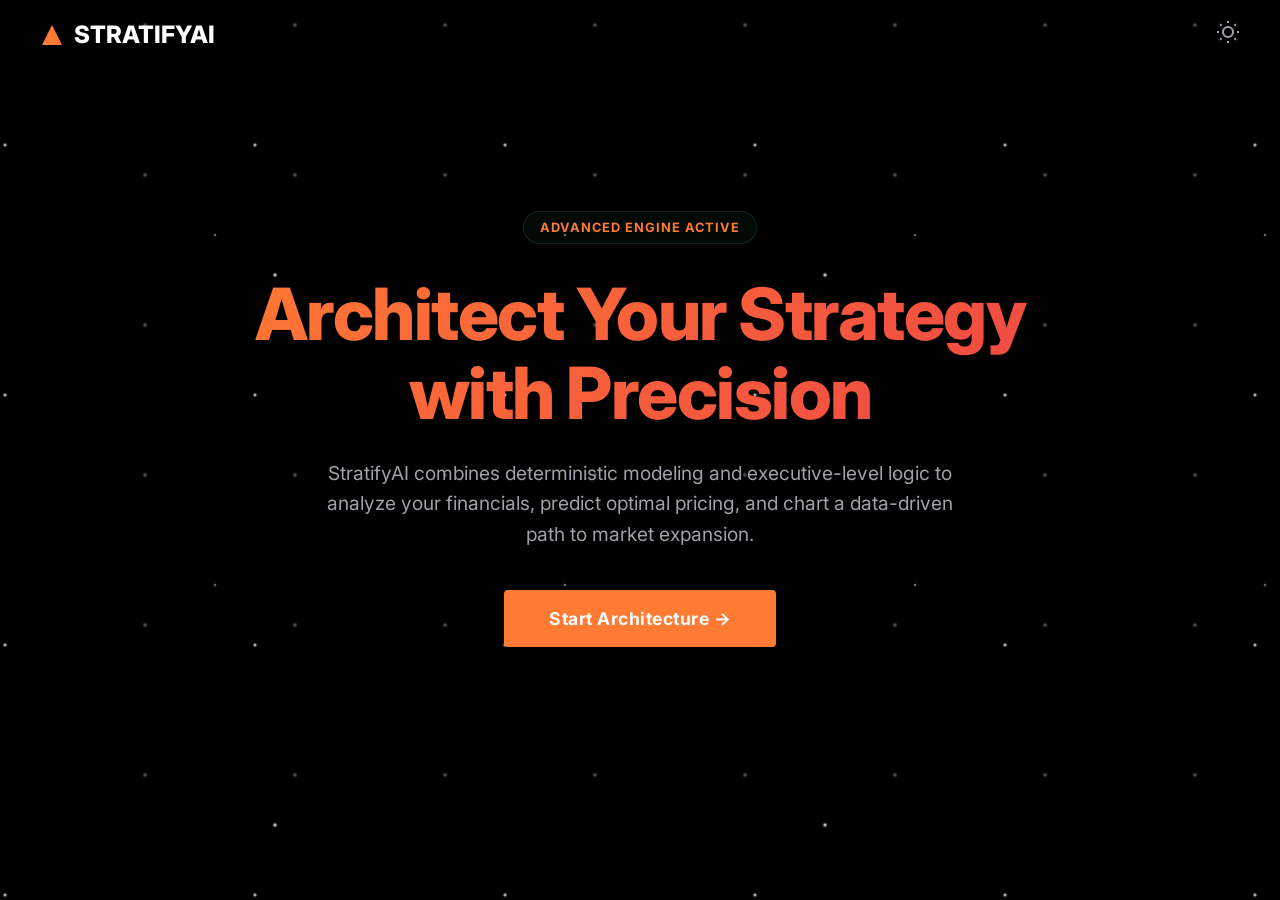
==== frontend/landing.html @ b9e9e6aa "FinX" ====
<!DOCTYPE html>
<html lang="en">
<head>
    <meta charset="UTF-8">
    <meta name="viewport" content="width=device-width, initial-scale=1.0">
    <title>StratifyAI — Intelligent Business Decision Engine</title>
    <link href="https://fonts.googleapis.com/css2?family=Inter:wght@400;500;600;700;800&display=swap" rel="stylesheet">
    <link rel="stylesheet" href="style.css">
    <style>
        .navbar {
            display: flex;
            justify-content: space-between;
            align-items: center;
            padding: 20px 40px;
            width: 100%;
        }
        .logo {
            font-size: 1.5rem;
            font-weight: 800;
            display: flex;
            align-items: center;
            gap: 10px;
            color: var(--text-primary);
        }
        .hero {
            display: flex;
            flex-direction: column;
            align-items: center;
            justify-content: center;
            min-height: 80vh;
            text-align: center;
            padding: 20px;
        }
        .pill-badge {
            border: 1px solid var(--border-color);
            padding: 8px 16px;
            border-radius: 20px;
            font-size: 0.8rem;
            font-weight: 700;
            color: var(--accent-primary);
            margin-bottom: 30px;
            background: rgba(34, 197, 94, 0.05);
            letter-spacing: 1px;
        }
        .hero h1 {
            font-size: 4.5rem;
            margin-bottom: 25px;
            line-height: 1.1;
            max-width: 900px;
        }
        .hero p.subtitle {
            font-size: 1.2rem;
            max-width: 650px;
            margin: 0 auto 40px;
            color: var(--text-secondary);
        }
        .theme-toggle-nav {
            background: transparent;
            border: none;
            color: var(--text-secondary);
            cursor: pointer;
            font-size: 1.2rem;
            transition: color 0.3s ease;
        }
        .theme-toggle-nav:hover {
            color: var(--text-primary);
        }
    </style>
    <script>
        // Check saved theme
        if (localStorage.getItem('theme') === 'light') {
            document.documentElement.classList.add('light-theme');
        }
        function toggleTheme() {
            document.documentElement.classList.toggle('light-theme');
            document.body.classList.toggle('light-theme');
            localStorage.setItem('theme', document.body.classList.contains('light-theme') ? 'light' : 'dark');
        }
        window.addEventListener('DOMContentLoaded', () => {
            if (localStorage.getItem('theme') === 'light') {
                document.body.classList.add('light-theme');
            }
        });
    </script>
</head>
<body>
    <nav class="navbar">
        <div class="logo">
            <svg width="24" height="24" viewBox="0 0 24 24" fill="none" xmlns="http://www.w3.org/2000/svg">
                <path d="M12 2L2 22h20L12 2z" fill="var(--accent-primary)"/>
            </svg>
            STRATIFYAI
        </div>
        <button class="theme-toggle-nav" onclick="toggleTheme()" aria-label="Toggle Theme">
            <svg width="24" height="24" viewBox="0 0 24 24" fill="none" stroke="currentColor" stroke-width="2">
                <circle cx="12" cy="12" r="5"/>
                <path d="M12 1v2M12 21v2M4.22 4.22l1.42 1.42M18.36 18.36l1.42 1.42M1 12h2M21 12h2M4.22 19.78l1.42-1.42M18.36 5.64l1.42-1.42"/>
            </svg>
        </button>
    </nav>
    <div class="hero">
        <div class="pill-badge">ADVANCED ENGINE ACTIVE</div>
        <h1>Architect Your Strategy with Precision</h1>
        <p class="subtitle">StratifyAI combines deterministic modeling and executive-level logic to analyze your financials, predict optimal pricing, and chart a data-driven path to market expansion.</p>
        <a href="index.html" class="btn" style="width: auto; padding: 18px 45px;">Start Architecture &rarr;</a>
    </div>
</body>
</html>
---- frontend/style.css ----
:root {
    --bg-color: #000000;
    --card-bg: #000000;
    --border-color: rgba(255, 255, 255, 0.1);
    --text-primary: #FFFFFF;
    --text-secondary: #A1A1AA;
    --accent-primary: #FF7A33; /* Lighter Orange */
    --accent-hover: #E05C11;
    --accent-gradient: linear-gradient(135deg, #FF7A33, #EF4444);
    --success: #22C55E;
    --warning: #EA580C; /* Orange accent from blackbox UI */
    --danger: #EF4444;
}

body.light-theme {
    --bg-color: #F8FAF9;
    --card-bg: #FFFFFF;
    --border-color: rgba(0, 0, 0, 0.1);
    --text-primary: #000000;
    --text-secondary: #52525B;
    --accent-primary: #FF7A33;
    --accent-hover: #E05C11;
    --accent-gradient: linear-gradient(135deg, #FF7A33, #EF4444);
    --success: #16A34A;
}

* {
    margin: 0;
    padding: 0;
    box-sizing: border-box;
}

body {
    font-family: 'Inter', system-ui, -apple-system, sans-serif;
    background-color: var(--bg-color);
    color: var(--text-primary);
    min-height: 100vh;
    display: flex;
    flex-direction: column;
    align-items: center;
    background-image: 
        radial-gradient(white, rgba(255,255,255,.2) 2px, transparent 3px),
        radial-gradient(white, rgba(255,255,255,.15) 1px, transparent 2px),
        radial-gradient(white, rgba(255,255,255,.1) 2px, transparent 3px),
        radial-gradient(rgba(255,255,255,.4), rgba(255,255,255,.1) 2px, transparent 3px);
    background-size: 550px 550px, 350px 350px, 250px 250px, 150px 150px;
    background-position: 0 0, 40px 60px, 130px 270px, 70px 100px;
}

body.light-theme {
    background-image: 
        linear-gradient(rgba(0, 0, 0, 0.03) 1px, transparent 1px),
        linear-gradient(90deg, rgba(0, 0, 0, 0.03) 1px, transparent 1px);
}

.container {
    width: 100%;
    max-width: 1000px;
    padding: 40px 20px;
}

header {
    text-align: center;
    margin-bottom: 40px;
}

h1 {
    font-size: 3rem;
    font-weight: 800;
    margin-bottom: 10px;
    background: var(--accent-gradient);
    -webkit-background-clip: text;
    -webkit-text-fill-color: transparent;
    letter-spacing: -1.5px;
}

h2 {
    font-size: 1.5rem;
    margin-bottom: 20px;
    color: var(--text-primary);
    border-bottom: 1px solid var(--border-color);
    padding-bottom: 10px;
}

h3 {
    font-size: 1.2rem;
    color: var(--text-secondary);
    margin-bottom: 15px;
}

p {
    line-height: 1.6;
    color: var(--text-secondary);
    margin-bottom: 15px;
}

.subtitle {
    color: var(--text-secondary);
    font-size: 1.1rem;
}

.glass-card {
    background: var(--card-bg);
    border: 1px solid var(--border-color);
    border-radius: 8px;
    padding: 40px;
    box-shadow: none;
    margin-bottom: 30px;
    transition: transform 0.3s ease, border-color 0.3s ease;
}

.glass-card:hover {
    transform: translateY(-2px);
    border-color: rgba(255, 255, 255, 0.3);
}

.form-group {
    margin-bottom: 25px;
}

label {
    display: block;
    margin-bottom: 8px;
    font-weight: 500;
    color: var(--text-primary);
}

input, select {
    width: 100%;
    padding: 16px 20px;
    background: rgba(255, 255, 255, 0.03);
    border: 1px solid var(--border-color);
    border-radius: 6px;
    color: var(--text-primary);
    font-size: 1rem;
    transition: all 0.3s ease;
}

body.light-theme input, body.light-theme select {
    background: rgba(0, 0, 0, 0.02);
}

input:focus, select:focus {
    outline: none;
    border-color: var(--accent-primary);
    box-shadow: 0 0 0 2px rgba(34, 197, 94, 0.2);
}

option {
    background: var(--bg-color);
    color: var(--text-primary);
}

.btn {
    display: inline-block;
    background: var(--accent-primary);
    color: #FFFFFF;
    padding: 16px 32px;
    border: none;
    border-radius: 4px;
    font-size: 1.1rem;
    font-weight: 700;
    cursor: pointer;
    transition: all 0.3s ease;
    text-align: center;
    width: 100%;
    text-decoration: none;
    letter-spacing: 0.5px;
}

.btn:hover {
    background: var(--accent-hover);
    transform: translateY(-1px);
}

.btn-secondary {
    background: transparent;
    border: 1px solid var(--border-color);
    color: var(--text-primary);
}

.btn-secondary:hover {
    background: rgba(255, 255, 255, 0.05);
    box-shadow: none;
}

/* Specific grids */
.grid-2 {
    display: grid;
    grid-template-columns: 1fr 1fr;
    gap: 20px;
}

.dynamic-section {
    display: none;
    animation: fadeIn 0.5s ease;
}

.dynamic-section.active {
    display: block;
}

@keyframes fadeIn {
    from { opacity: 0; transform: translateY(10px); }
    to { opacity: 1; transform: translateY(0); }
}

.error-msg {
    background: rgba(239, 68, 68, 0.1);
    color: var(--danger);
    padding: 15px;
    border-radius: 8px;
    border: 1px solid rgba(239, 68, 68, 0.2);
    margin-bottom: 20px;
}

.dashboard-grid {
    display: grid;
    grid-template-columns: 1fr 1fr;
    gap: 30px;
}

@media (max-width: 768px) {
    .dashboard-grid, .grid-2 {
        grid-template-columns: 1fr;
    }
}

.stat-box {
    text-align: center;
    padding: 20px;
    background: rgba(255, 255, 255, 0.03);
    border-radius: 12px;
    border: 1px solid var(--border-color);
}

.stat-value {
    font-size: 2rem;
    font-weight: 700;
    color: var(--accent-primary);
    margin-bottom: 5px;
}

.stat-label {
    font-size: 0.9rem;
    color: var(--text-secondary);
}

.chart-container {
    width: 100%;
    height: 400px;
    margin-top: 20px;
}

ul {
    padding-left: 20px;
    margin-bottom: 15px;
    color: var(--text-secondary);
}

li {
    margin-bottom: 8px;
    line-height: 1.5;
}

.badge {
    display: inline-block;
    padding: 4px 8px;
    border-radius: 4px;
    font-size: 0.8rem;
    font-weight: 600;
}

.badge-success { background: rgba(16, 185, 129, 0.2); color: var(--success); }
.badge-danger { background: rgba(239, 68, 68, 0.2); color: var(--danger); }
.badge-warning { background: rgba(245, 158, 11, 0.2); color: var(--warning); }

.theme-toggle {
    position: absolute;
    top: 20px;
    right: 20px;
    background: var(--card-bg);
    border: 1px solid var(--border-color);
    color: var(--text-primary);
    padding: 8px 16px;
    border-radius: 20px;
    cursor: pointer;
    font-size: 0.9rem;
    font-weight: 600;
    transition: all 0.3s ease;
    z-index: 1000;
}

.theme-toggle:hover {
    transform: scale(1.05);
    box-shadow: 0 0 15px rgba(34, 197, 94, 0.2);
}
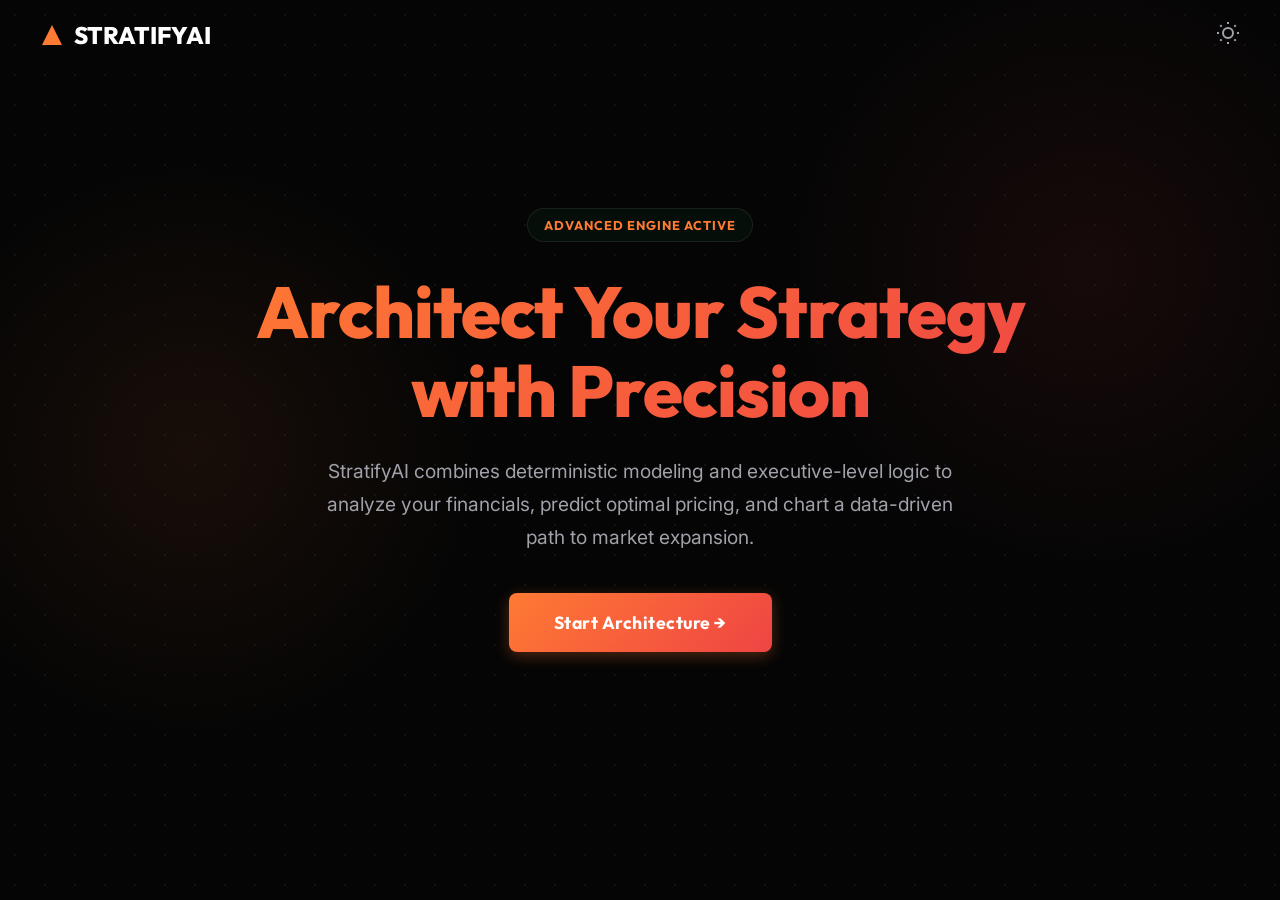
==== commit 7284abe8: "FinX" ====
--- a/frontend/landing.html
+++ b/frontend/landing.html
@@ -4,7 +4,7 @@
     <meta charset="UTF-8">
     <meta name="viewport" content="width=device-width, initial-scale=1.0">
     <title>StratifyAI — Intelligent Business Decision Engine</title>
-    <link href="https://fonts.googleapis.com/css2?family=Inter:wght@400;500;600;700;800&display=swap" rel="stylesheet">
+    <link href="https://fonts.googleapis.com/css2?family=Inter:wght@300;400;500;600;700&family=Outfit:wght@400;500;700;800&display=swap" rel="stylesheet">
     <link rel="stylesheet" href="style.css">
     <style>
         .navbar {
--- a/frontend/style.css
+++ b/frontend/style.css
@@ -1,21 +1,26 @@
+@import url('https://fonts.googleapis.com/css2?family=Inter:wght@300;400;500;600;700&family=Outfit:wght@400;500;700;800&display=swap');
+
 :root {
-    --bg-color: #000000;
-    --card-bg: #000000;
-    --border-color: rgba(255, 255, 255, 0.1);
+    --bg-color: #050505;
+    --card-bg: rgba(15, 15, 15, 0.6);
+    --border-color: rgba(255, 255, 255, 0.08);
+    --border-hover: rgba(255, 255, 255, 0.2);
     --text-primary: #FFFFFF;
     --text-secondary: #A1A1AA;
     --accent-primary: #FF7A33; /* Lighter Orange */
-    --accent-hover: #E05C11;
+    --accent-hover: #FF9256;
     --accent-gradient: linear-gradient(135deg, #FF7A33, #EF4444);
     --success: #22C55E;
-    --warning: #EA580C; /* Orange accent from blackbox UI */
+    --warning: #EA580C;
     --danger: #EF4444;
+    --glass-blur: blur(16px);
 }
 
 body.light-theme {
     --bg-color: #F8FAF9;
-    --card-bg: #FFFFFF;
-    --border-color: rgba(0, 0, 0, 0.1);
+    --card-bg: rgba(255, 255, 255, 0.7);
+    --border-color: rgba(0, 0, 0, 0.08);
+    --border-hover: rgba(0, 0, 0, 0.2);
     --text-primary: #000000;
     --text-secondary: #52525B;
     --accent-primary: #FF7A33;
@@ -39,24 +44,28 @@
     flex-direction: column;
     align-items: center;
     background-image: 
-        radial-gradient(white, rgba(255,255,255,.2) 2px, transparent 3px),
-        radial-gradient(white, rgba(255,255,255,.15) 1px, transparent 2px),
-        radial-gradient(white, rgba(255,255,255,.1) 2px, transparent 3px),
-        radial-gradient(rgba(255,255,255,.4), rgba(255,255,255,.1) 2px, transparent 3px);
-    background-size: 550px 550px, 350px 350px, 250px 250px, 150px 150px;
-    background-position: 0 0, 40px 60px, 130px 270px, 70px 100px;
+        radial-gradient(circle at 15% 50%, rgba(255, 122, 51, 0.08), transparent 25%),
+        radial-gradient(circle at 85% 30%, rgba(239, 68, 68, 0.08), transparent 25%),
+        radial-gradient(rgba(255,255,255,0.05) 1px, transparent 1px);
+    background-size: 100% 100%, 100% 100%, 30px 30px;
+    background-position: 0 0, 0 0, 0 0;
+    background-attachment: fixed;
+    transition: background-color 0.4s ease, color 0.4s ease;
 }
 
 body.light-theme {
     background-image: 
-        linear-gradient(rgba(0, 0, 0, 0.03) 1px, transparent 1px),
-        linear-gradient(90deg, rgba(0, 0, 0, 0.03) 1px, transparent 1px);
+        radial-gradient(circle at 15% 50%, rgba(255, 122, 51, 0.05), transparent 25%),
+        radial-gradient(circle at 85% 30%, rgba(239, 68, 68, 0.05), transparent 25%),
+        radial-gradient(rgba(0,0,0,0.03) 1px, transparent 1px);
 }
 
 .container {
     width: 100%;
     max-width: 1000px;
     padding: 40px 20px;
+    position: relative;
+    z-index: 1;
 }
 
 header {
@@ -64,54 +73,66 @@
     margin-bottom: 40px;
 }
 
+h1, h2, h3, .logo, .pill-badge {
+    font-family: 'Outfit', sans-serif;
+}
+
 h1 {
-    font-size: 3rem;
+    font-size: 3.5rem;
     font-weight: 800;
-    margin-bottom: 10px;
+    margin-bottom: 12px;
     background: var(--accent-gradient);
     -webkit-background-clip: text;
     -webkit-text-fill-color: transparent;
-    letter-spacing: -1.5px;
+    letter-spacing: -1px;
 }
 
 h2 {
-    font-size: 1.5rem;
-    margin-bottom: 20px;
+    font-size: 1.75rem;
+    margin-bottom: 24px;
     color: var(--text-primary);
     border-bottom: 1px solid var(--border-color);
-    padding-bottom: 10px;
+    padding-bottom: 12px;
+    font-weight: 700;
 }
 
 h3 {
-    font-size: 1.2rem;
+    font-size: 1.3rem;
+    color: var(--text-primary);
+    margin-bottom: 15px;
+    font-weight: 600;
+}
+
+p {
+    line-height: 1.7;
     color: var(--text-secondary);
     margin-bottom: 15px;
 }
 
-p {
-    line-height: 1.6;
-    color: var(--text-secondary);
-    margin-bottom: 15px;
-}
-
 .subtitle {
     color: var(--text-secondary);
-    font-size: 1.1rem;
+    font-size: 1.15rem;
+    max-width: 700px;
+    margin-left: auto;
+    margin-right: auto;
 }
 
 .glass-card {
     background: var(--card-bg);
+    backdrop-filter: var(--glass-blur);
+    -webkit-backdrop-filter: var(--glass-blur);
     border: 1px solid var(--border-color);
-    border-radius: 8px;
+    border-radius: 16px;
     padding: 40px;
-    box-shadow: none;
+    box-shadow: 0 8px 32px rgba(0, 0, 0, 0.1);
     margin-bottom: 30px;
-    transition: transform 0.3s ease, border-color 0.3s ease;
+    transition: transform 0.4s cubic-bezier(0.16, 1, 0.3, 1), border-color 0.4s ease, box-shadow 0.4s ease;
 }
 
 .glass-card:hover {
-    transform: translateY(-2px);
-    border-color: rgba(255, 255, 255, 0.3);
+    transform: translateY(-4px);
+    border-color: var(--border-hover);
+    box-shadow: 0 12px 40px rgba(0, 0, 0, 0.15);
 }
 
 .form-group {
@@ -120,20 +141,23 @@
 
 label {
     display: block;
-    margin-bottom: 8px;
+    margin-bottom: 10px;
     font-weight: 500;
     color: var(--text-primary);
+    font-size: 0.95rem;
 }
 
 input, select {
     width: 100%;
     padding: 16px 20px;
-    background: rgba(255, 255, 255, 0.03);
+    background: rgba(255, 255, 255, 0.02);
     border: 1px solid var(--border-color);
-    border-radius: 6px;
-    color: var(--text-primary);
+    border-radius: 10px;
+    color: var(--text-primary);
+    font-family: 'Inter', sans-serif;
     font-size: 1rem;
     transition: all 0.3s ease;
+    backdrop-filter: blur(4px);
 }
 
 body.light-theme input, body.light-theme select {
@@ -143,7 +167,12 @@
 input:focus, select:focus {
     outline: none;
     border-color: var(--accent-primary);
-    box-shadow: 0 0 0 2px rgba(34, 197, 94, 0.2);
+    box-shadow: 0 0 0 3px rgba(255, 122, 51, 0.15);
+    background: rgba(255, 255, 255, 0.05);
+}
+
+body.light-theme input:focus, body.light-theme select:focus {
+    background: #FFFFFF;
 }
 
 option {
@@ -153,47 +182,74 @@
 
 .btn {
     display: inline-block;
-    background: var(--accent-primary);
+    background: var(--accent-gradient);
     color: #FFFFFF;
     padding: 16px 32px;
     border: none;
-    border-radius: 4px;
+    border-radius: 8px;
     font-size: 1.1rem;
     font-weight: 700;
+    font-family: 'Outfit', sans-serif;
     cursor: pointer;
-    transition: all 0.3s ease;
+    transition: all 0.3s cubic-bezier(0.16, 1, 0.3, 1);
     text-align: center;
     width: 100%;
     text-decoration: none;
     letter-spacing: 0.5px;
+    box-shadow: 0 4px 15px rgba(255, 122, 51, 0.3);
+    position: relative;
+    overflow: hidden;
+}
+
+.btn::after {
+    content: '';
+    position: absolute;
+    top: 0;
+    left: -100%;
+    width: 50%;
+    height: 100%;
+    background: linear-gradient(90deg, transparent, rgba(255, 255, 255, 0.2), transparent);
+    transition: left 0.7s ease;
 }
 
 .btn:hover {
-    background: var(--accent-hover);
-    transform: translateY(-1px);
+    transform: translateY(-2px);
+    box-shadow: 0 6px 20px rgba(255, 122, 51, 0.4);
+}
+
+.btn:hover::after {
+    left: 150%;
+}
+
+.btn:disabled {
+    opacity: 0.7;
+    cursor: not-allowed;
+    transform: none;
 }
 
 .btn-secondary {
     background: transparent;
     border: 1px solid var(--border-color);
     color: var(--text-primary);
+    box-shadow: none;
 }
 
 .btn-secondary:hover {
     background: rgba(255, 255, 255, 0.05);
-    box-shadow: none;
+    border-color: var(--border-hover);
 }
 
 /* Specific grids */
 .grid-2 {
     display: grid;
     grid-template-columns: 1fr 1fr;
-    gap: 20px;
+    gap: 24px;
 }
 
 .dynamic-section {
     display: none;
-    animation: fadeIn 0.5s ease;
+    animation: fadeIn 0.5s cubic-bezier(0.16, 1, 0.3, 1) forwards;
+    opacity: 0;
 }
 
 .dynamic-section.active {
@@ -201,17 +257,20 @@
 }
 
 @keyframes fadeIn {
-    from { opacity: 0; transform: translateY(10px); }
+    from { opacity: 0; transform: translateY(15px); }
     to { opacity: 1; transform: translateY(0); }
 }
 
 .error-msg {
     background: rgba(239, 68, 68, 0.1);
     color: var(--danger);
-    padding: 15px;
-    border-radius: 8px;
+    padding: 16px;
+    border-radius: 10px;
     border: 1px solid rgba(239, 68, 68, 0.2);
-    margin-bottom: 20px;
+    margin-bottom: 24px;
+    display: flex;
+    align-items: center;
+    gap: 10px;
 }
 
 .dashboard-grid {
@@ -224,32 +283,49 @@
     .dashboard-grid, .grid-2 {
         grid-template-columns: 1fr;
     }
+    h1 { font-size: 2.5rem; }
 }
 
 .stat-box {
     text-align: center;
-    padding: 20px;
-    background: rgba(255, 255, 255, 0.03);
+    padding: 24px;
+    background: rgba(255, 255, 255, 0.02);
     border-radius: 12px;
     border: 1px solid var(--border-color);
+    transition: transform 0.3s ease, border-color 0.3s ease;
+}
+
+.stat-box:hover {
+    transform: translateY(-2px);
+    border-color: var(--border-hover);
+    background: rgba(255, 255, 255, 0.04);
 }
 
 .stat-value {
-    font-size: 2rem;
+    font-family: 'Outfit', sans-serif;
+    font-size: 2.5rem;
     font-weight: 700;
     color: var(--accent-primary);
-    margin-bottom: 5px;
+    margin-bottom: 8px;
+    background: var(--accent-gradient);
+    -webkit-background-clip: text;
+    -webkit-text-fill-color: transparent;
 }
 
 .stat-label {
-    font-size: 0.9rem;
+    font-size: 0.95rem;
     color: var(--text-secondary);
+    font-weight: 500;
+    text-transform: uppercase;
+    letter-spacing: 1px;
 }
 
 .chart-container {
     width: 100%;
     height: 400px;
-    margin-top: 20px;
+    margin-top: 24px;
+    border-radius: 12px;
+    overflow: hidden;
 }
 
 ul {
@@ -259,39 +335,19 @@
 }
 
 li {
-    margin-bottom: 8px;
-    line-height: 1.5;
+    margin-bottom: 10px;
+    line-height: 1.6;
 }
 
 .badge {
     display: inline-block;
-    padding: 4px 8px;
-    border-radius: 4px;
-    font-size: 0.8rem;
+    padding: 6px 12px;
+    border-radius: 6px;
+    font-size: 0.85rem;
     font-weight: 600;
-}
-
-.badge-success { background: rgba(16, 185, 129, 0.2); color: var(--success); }
-.badge-danger { background: rgba(239, 68, 68, 0.2); color: var(--danger); }
-.badge-warning { background: rgba(245, 158, 11, 0.2); color: var(--warning); }
-
-.theme-toggle {
-    position: absolute;
-    top: 20px;
-    right: 20px;
-    background: var(--card-bg);
-    border: 1px solid var(--border-color);
-    color: var(--text-primary);
-    padding: 8px 16px;
-    border-radius: 20px;
-    cursor: pointer;
-    font-size: 0.9rem;
-    font-weight: 600;
-    transition: all 0.3s ease;
-    z-index: 1000;
-}
-
-.theme-toggle:hover {
-    transform: scale(1.05);
-    box-shadow: 0 0 15px rgba(34, 197, 94, 0.2);
-}
+    font-family: 'Outfit', sans-serif;
+}
+
+.badge-success { background: rgba(34, 197, 94, 0.15); color: var(--success); border: 1px solid rgba(34, 197, 94, 0.3); }
+.badge-danger { background: rgba(239, 68, 68, 0.15); color: var(--danger); border: 1px solid rgba(239, 68, 68, 0.3); }
+.badge-warning { background: rgba(234, 88, 12, 0.15); color: var(--warning); border: 1px solid rgba(234, 88, 12, 0.3); }
